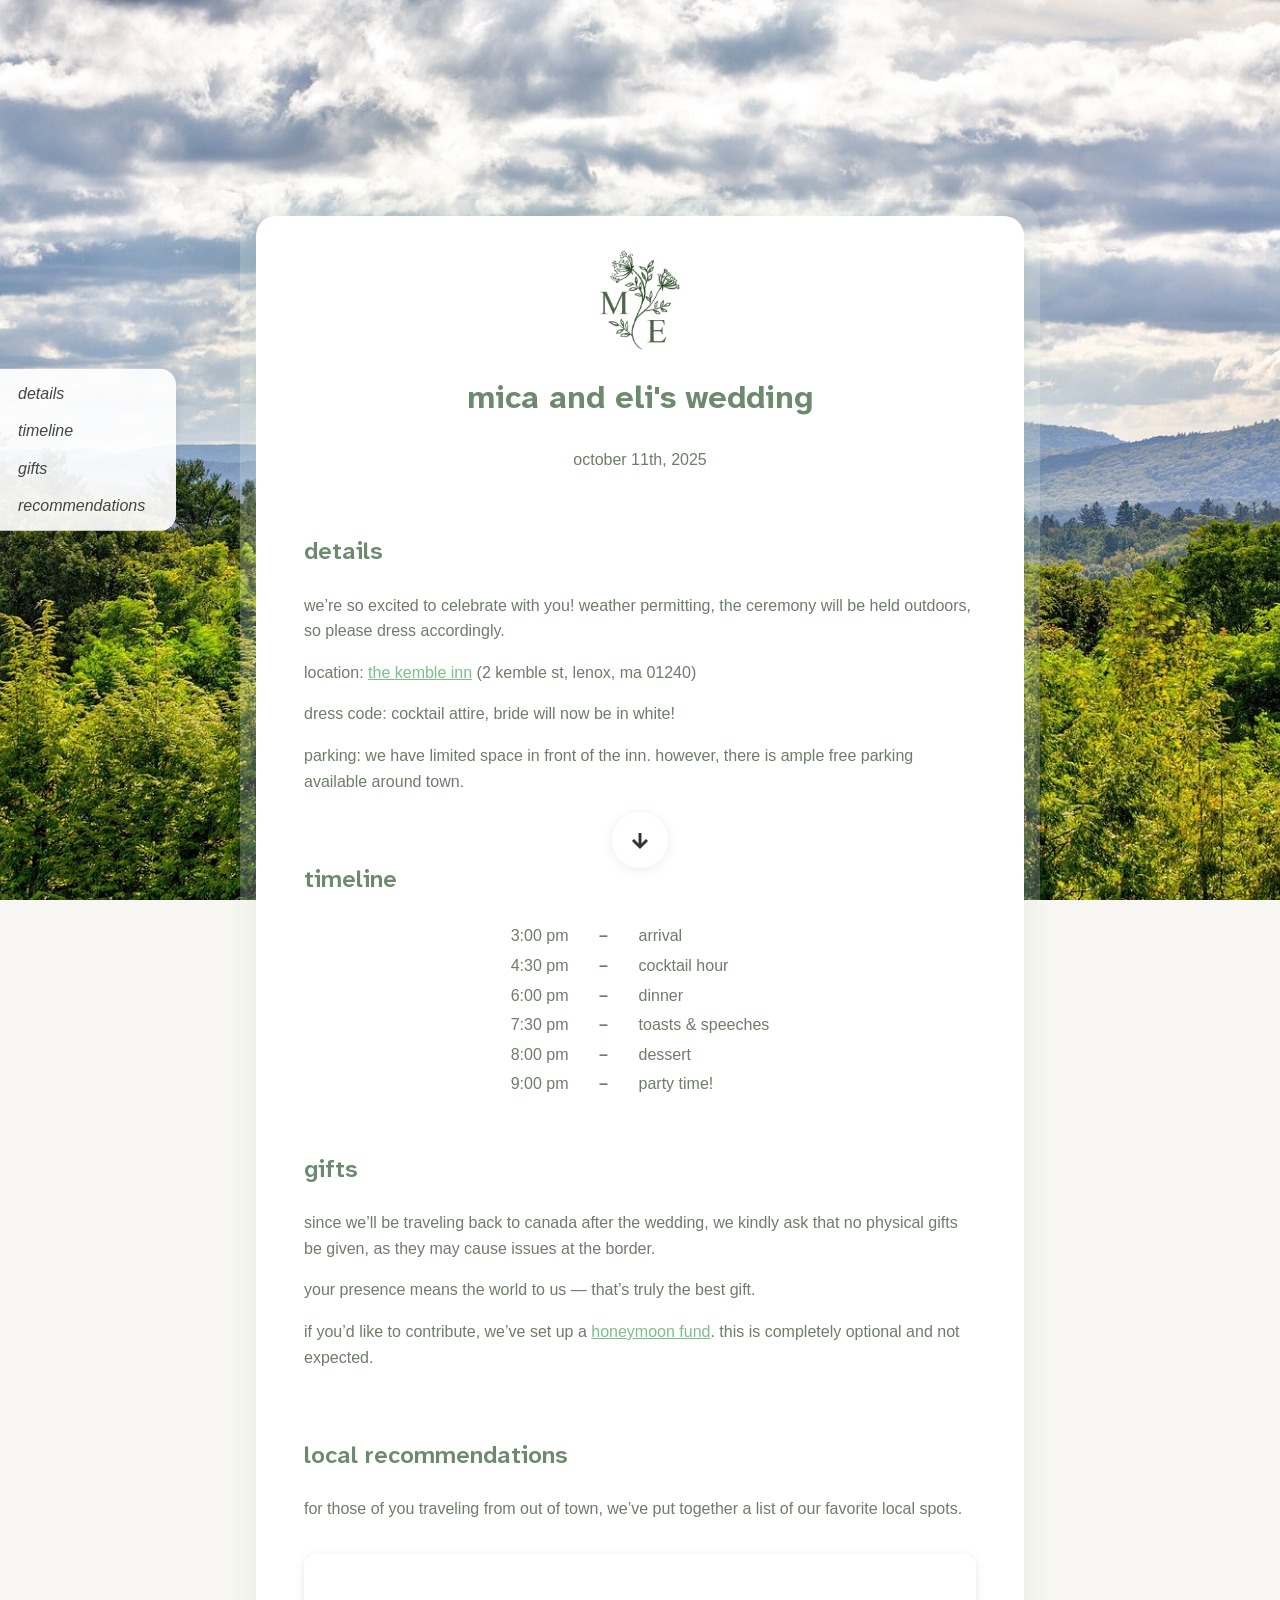
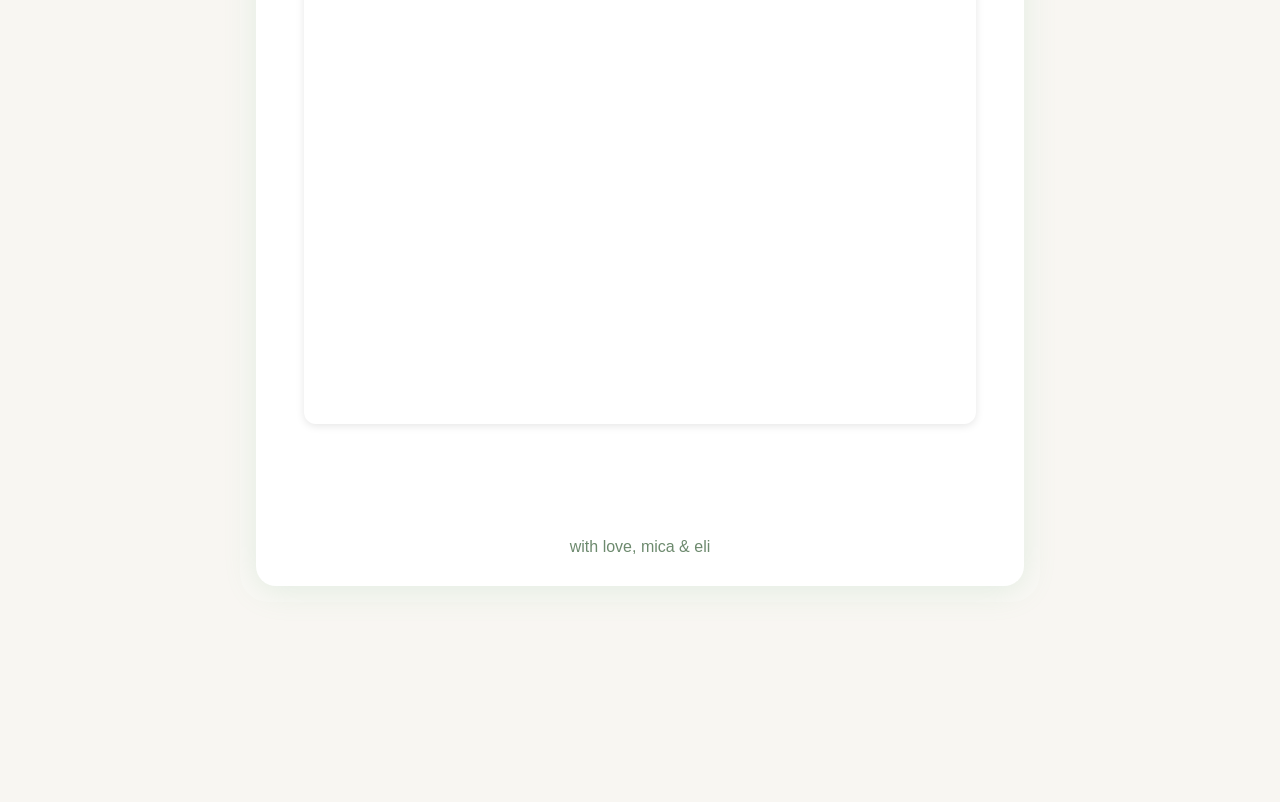
==== index.html @ c6252a76 "init" ====
<!DOCTYPE html>
<html lang="en">

<head>
    <meta charset="UTF-8" />
    <meta name="viewport" content="width=device-width, initial-scale=1.0" />
    <title>our wedding</title>
    <link href="https://fonts.google.com/specimen/Source+Code+Pro" rel="stylesheet">
    <link rel="stylesheet" href="style.css" />
</head>

<body>
    <section class="hero"></section>
    <div class="container">

        <div class="card">
            <header style="position: relative; overflow: visible;">
                <div class="menu-logo">
                    <img src="assets/menu-logo.jpg" alt="M and E floral logo" style="width:80px;display:block;margin:0 auto 18px auto;" />
                </div>

                <div style="position: relative; z-index: 1;">
                    <h1>mica and eli's wedding</h1>
                    <p>october 11th, 2025</p>
                </div>
            </header>

            <!-- Side Menu Navigation -->
            <nav class="side-menu">
                <ul>
                    <li><a href="#details">details</a></li>
                    <li><a href="#timeline">timeline</a></li>
                    <li><a href="#gifts">gifts</a></li>
                    <li><a href="#local-recommendations">recommendations</a></li>
                </ul>
            </nav>

            <section id="details">
                <h2>details</h2>
                <p>we’re so excited to celebrate with you! weather permitting, the ceremony will be held outdoors, so please dress accordingly.</p>
                <p>location: <a href="https://maps.app.goo.gl/5x6jfiZnFdEeFind9">the kemble inn</a> (2 kemble st, lenox, ma 01240)</p>
                <p>dress code: cocktail attire, bride will now be in white!</p>
                <p>parking: we have limited space in front of the inn. however, there is ample free parking available around town.</p>
            </section>

            <section id="timeline">
                <h2>timeline</h2>
                <div style="display: flex; justify-content: center;">
                    <table>
                        <tbody>
                            <tr>
                                <td style="text-align: right; padding-right: 1em; white-space: nowrap;">3:00 pm</td>
                                <td style="text-align: center; width: 2em; font-weight: bold;">–</td>
                                <td style="text-align: left; padding-left: 1em;">arrival</td>
                            </tr>
                            <tr>
                                <td style="text-align: right; padding-right: 1em; white-space: nowrap;">4:30 pm</td>
                                <td style="text-align: center; font-weight: bold;">–</td>
                                <td style="text-align: left; padding-left: 1em;">cocktail hour</td>
                            </tr>
                            <tr>
                                <td style="text-align: right; padding-right: 1em; white-space: nowrap;">6:00 pm</td>
                                <td style="text-align: center; font-weight: bold;">–</td>
                                <td style="text-align: left; padding-left: 1em;">dinner</td>
                            </tr>
                            <tr>
                                <td style="text-align: right; padding-right: 1em; white-space: nowrap;">7:30 pm</td>
                                <td style="text-align: center; font-weight: bold;">–</td>
                                <td style="text-align: left; padding-left: 1em;">toasts & speeches</td>
                            </tr>
                            <tr>
                                <td style="text-align: right; padding-right: 1em; white-space: nowrap;">8:00 pm</td>
                                <td style="text-align: center; font-weight: bold;">–</td>
                                <td style="text-align: left; padding-left: 1em;">dessert</td>
                            </tr>
                            <tr>
                                <td style="text-align: right; padding-right: 1em; white-space: nowrap;">9:00 pm</td>
                                <td style="text-align: center; font-weight: bold;">–</td>
                                <td style="text-align: left; padding-left: 1em;">party time!</td>
                            </tr>
                        </tbody>
                    </table>
                </div>
            </section>

            <section id="gifts">
            <h2>gifts</h2>
            <p>since we’ll be traveling back to canada after the wedding, we kindly ask that no physical gifts be given, as they may cause issues at the border.</p>

            <p>your presence means the world to us — that’s truly the best gift.</p>

            <p>if you’d like to contribute, we’ve set up a <a href="https://www.paypal.com/pool/9gtWk04quA">honeymoon fund</a>. this is completely optional and not expected.</p>
            </section>


            <section id="local-recommendations">
                <h2>local recommendations</h2>
                <p>for those of you traveling from out of town, we’ve put together a list of our favorite local spots. </p>
                <div class="map-container">
                    <iframe src="https://www.google.com/maps/d/embed?mid=1olSe_D45aA7llcyxCB4zuMeBj41oK2A&ehbc=2E312F"
                        allowfullscreen>
                    </iframe>
                </div>
            </section>

            <footer>
                <p>with love, mica & eli</p>
            </footer>
        </div>
    </div>

    <!-- Scroll Down Arrow -->
    <div class="scroll-arrow" id="scrollArrow">
        <svg viewBox="0 0 24 24">
            <line x1="12" y1="6" x2="12" y2="18" />
            <polyline points="6 12 12 18 18 12" />
        </svg>
    </div>

    <script>
        function checkScrollArrow() {
            const arrow = document.querySelector('.scroll-arrow');
            if (!arrow) return;
            const scrollY = window.scrollY || window.pageYOffset;
            const windowH = window.innerHeight;
            const docH = document.documentElement.scrollHeight;
            // Fade out gradually in last 300px
            const fadeStart = docH - windowH - 300;
            if (scrollY + windowH >= docH - 8) {
                arrow.style.opacity = '0';
                arrow.style.pointerEvents = 'none';
            } else if (scrollY > fadeStart) {
                const fade = 1 - ((scrollY - fadeStart) / 300);
                arrow.style.opacity = fade;
                arrow.style.pointerEvents = 'auto';
            } else {
                arrow.style.opacity = '1';
                arrow.style.pointerEvents = 'auto';
            }
        }

        document.getElementById('scrollArrow').addEventListener('click', function() {
            window.scrollTo({
                top: document.documentElement.scrollHeight,
                behavior: 'smooth'
            });
        });

        function setActiveMenu() {
            const sections = ['details', 'timeline', 'gifts', 'local-recommendations'];
            const links = document.querySelectorAll('.side-menu a');
            let activeSet = false;
            for (let i = 0; i < sections.length; i++) {
                const section = document.getElementById(sections[i]);
                if (section) {
                    const rect = section.getBoundingClientRect();
                    if (rect.top <= 80 && rect.bottom > 80 && !activeSet) {
                        links.forEach(link => link.classList.remove('active'));
                        links[i].classList.add('active');
                        activeSet = true;
                    }
                }
            }
            if (!activeSet) {
                links.forEach(link => link.classList.remove('active'));
            }
        }
        window.addEventListener('scroll', checkScrollArrow);
        window.addEventListener('resize', checkScrollArrow);
        document.addEventListener('DOMContentLoaded', checkScrollArrow);
        window.addEventListener('load', checkScrollArrow);

        window.addEventListener('scroll', setActiveMenu);
        window.addEventListener('resize', setActiveMenu);
        document.addEventListener('DOMContentLoaded', setActiveMenu);
        window.addEventListener('load', setActiveMenu);
    </script>

</body>

</html>
---- style.css ----
@font-face {
  font-family: 'Atkinson Hyperlegible Next';
  src: url('./assets/fonts/AtkinsonHyperlegibleNext-Regular.woff2') format('woff2');
  font-weight: 400;
  font-style: normal;
}
@font-face {
  font-family: 'Atkinson Hyperlegible Next';
  src: url('./assets/fonts/AtkinsonHyperlegibleNext-RegularItalic.woff2') format('woff2');
  font-weight: 400;
  font-style: italic;
}
@font-face {
  font-family: 'Atkinson Hyperlegible Next';
  src: url('./assets/fonts/AtkinsonHyperlegibleNext-Medium.woff2') format('woff2');
  font-weight: 500;
  font-style: normal;
}
@font-face {
  font-family: 'Atkinson Hyperlegible Next';
  src: url('./assets/fonts/AtkinsonHyperlegibleNext-MediumItalic.woff2') format('woff2');
  font-weight: 500;
  font-style: italic;
}
@font-face {
  font-family: 'Atkinson Hyperlegible Next';
  src: url('./assets/fonts/AtkinsonHyperlegibleNext-SemiBold.woff2') format('woff2');
  font-weight: 600;
  font-style: normal;
}
@font-face {
  font-family: 'Atkinson Hyperlegible Next';
  src: url('./assets/fonts/AtkinsonHyperlegibleNext-SemiBoldItalic.woff2') format('woff2');
  font-weight: 600;
  font-style: italic;
}
@font-face {
  font-family: 'Atkinson Hyperlegible Next';
  src: url('./assets/fonts/AtkinsonHyperlegibleNext-Bold.woff2') format('woff2');
  font-weight: 700;
  font-style: normal;
}
@font-face {
  font-family: 'Atkinson Hyperlegible Next';
  src: url('./assets/fonts/AtkinsonHyperlegibleNext-BoldItalic.woff2') format('woff2');
  font-weight: 700;
  font-style: italic;
}
@font-face {
  font-family: 'Atkinson Hyperlegible Next';
  src: url('./assets/fonts/AtkinsonHyperlegibleNext-ExtraBold.woff2') format('woff2');
  font-weight: 800;
  font-style: normal;
}
@font-face {
  font-family: 'Atkinson Hyperlegible Next';
  src: url('./assets/fonts/AtkinsonHyperlegibleNext-ExtraBoldItalic.woff2') format('woff2');
  font-weight: 800;
  font-style: italic;
}
@font-face {
  font-family: 'Atkinson Hyperlegible Next';
  src: url('./assets/fonts/AtkinsonHyperlegibleNext-Light.woff2') format('woff2');
  font-weight: 300;
  font-style: normal;
}
@font-face {
  font-family: 'Atkinson Hyperlegible Next';
  src: url('./assets/fonts/AtkinsonHyperlegibleNext-LightItalic.woff2') format('woff2');
  font-weight: 300;
  font-style: italic;
}
@font-face {
  font-family: 'Atkinson Hyperlegible Next';
  src: url('./assets/fonts/AtkinsonHyperlegibleNext-ExtraLight.woff2') format('woff2');
  font-weight: 200;
  font-style: normal;
}
@font-face {
  font-family: 'Atkinson Hyperlegible Next';
  src: url('./assets/fonts/AtkinsonHyperlegibleNext-ExtraLightItalic.woff2') format('woff2');
  font-weight: 200;
  font-style: italic;
}


/* Update background and off-whites */
body {
  font-family: 'Atkinson Hyperlegible Mono', sans-serif;
  line-height: 1.6;
  margin: 0;
  padding: 0;
  min-height: 100vh;
  background-image: url('assets/the-kemble-berkshires.jpg');
  background-size: cover;
  background-position: center 90%;
  background-repeat: no-repeat;
  background-attachment: fixed;
  background-color: #f8f6f2;
  color: #6e7c6a; /* soft sage green-gray for body text */
}

/* Remove card from header, make header transparent and simple */
header {
  background: transparent;
  padding: 20px 0 10px 0;
  text-align: center;
  border-radius: 0;
  box-shadow: none;
}

/* Hero section remains unchanged */
.hero {
  background-image: url('assets/the-kemble-berkshires.jpg');
  background-size: cover;
  background-repeat: no-repeat;
  background-attachment: fixed;
  margin: 0;
  padding: 0;
}

/* Remove card style from sections inside the card */
.card > section {
  background: none;
  border-radius: 0;
  box-shadow: none;
  margin: 0px 32px;
  padding: 16px 16px;
  position: relative;
  z-index: 3;
}



/* Remove section card style for standalone sections */
section {
  background: none;
  box-shadow: none;
  border-radius: 0;
  max-width: 700px;
  position: relative;
  z-index: 2;
}

/* Remove border from h2, soften headings */
h1, h2, h3, h4, h5, h6 {
  color: #6d8a6e; /* muted sage green for headings */
  font-family: 'Atkinson Hyperlegible Next', sans-serif;
}

h2 {
  border: none;
  padding-bottom: 0;
  background: none;
  font-weight: 600;
  color: #6d8a6e; /* ensure h2 uses the sage heading color */
  font-family: 'Atkinson Hyperlegible Next', sans-serif;
}

/* Links with soft green color */
a {
  color: #7bbf8a; /* soft green for links */
  text-decoration: underline;
  transition: color 0.2s;
}

a:hover, a:focus {
  color: #5e9c6c; /* deeper green on hover */
}

/* Make header more readable on transparent background */
header,
.card > header {
  padding: 32px 0 10px 0;
  text-align: center;
  border-radius: 22px 22px 0 0;
}

/* Footer with soft background for readability */
.card > footer {
  text-align: center;
  padding: 14px 0 10px 0;
  border-radius: 0 0 28px 28px;
  color: #6d8a6e; /* match heading sage green */
  margin: 32px 0 0 0;
}

/* Button with softer green */
.button {
  display: inline-block;
  background: #7bbf8a;
  color: #fff;
  padding: 10px 15px;
  text-decoration: none;
  border-radius: 7px;
  font-weight: 500;
  box-shadow: 0 2px 8px rgba(123,191,138,0.08);
  transition: background 0.2s;
}

.button:hover, .button:focus {
  background: #6ea97a; /* softer green on hover */
}

/* Center the container and add margin */
.container {
    display: flex;
    flex-direction: column;
    align-items: center;
    justify-content: center;
    min-height: 80vh;
    margin: 200px auto;
    width: 100%;
    max-width: 800px;
    box-sizing: border-box;
    background: rgba(255, 255, 255, 0.2);
    border-radius: 28px;
    padding: 16px; /* Add padding for even spacing inside */
}

/* Center the card, add margin and subtle background */
.card {
    background: rgba(255, 255, 255, 1);
    box-shadow: 0 4px 32px rgba(123,191,138,0.20);
    border-radius: 20px;
    margin: 0; /* Remove margin so card sits evenly in container */
    width: 100%;
    display: flex;
    flex-direction: column;
    align-items: stretch;
    position: relative;
    box-sizing: border-box;
}

.map-container {
    position: relative;
    width: 100%;
    padding-bottom: 70%; /* Increase this value for taller aspect ratio */
    height: 0;
    overflow: hidden;
    border-radius: 12px;
    box-shadow: 0 2px 8px rgba(0, 0, 0, 0.1);
    margin: 2rem 0;
    }

.map-container iframe {
    position: absolute;
    top: 0;
    left: 0;
    width: 100%;
    height: 100%;
    border: 0;
    }

/* Scroll down arrow styles */
.scroll-arrow {
    position: fixed;
    left: 50%;
    bottom: 32px;
    transform: translateX(-50%);
    z-index: 100;
    width: 56px;
    height: 56px;
    background: rgba(255,255,255,0.85);
    border-radius: 50%;
    box-shadow: 0 2px 12px rgba(0,0,0,0.08);
    display: flex;
    align-items: center;
    justify-content: center;
    cursor: pointer;
    transition: box-shadow 0.2s, opacity 0.3s;
    opacity: 1;
}
.scroll-arrow:hover {
    box-shadow: 0 4px 24px rgba(0,0,0,0.18);
    background: #fff;
}
.scroll-arrow span {
    display: block;
    width: 0;
    height: 0;
    border-left: 0;
    border-right: 0;
}
.scroll-arrow svg {
    width: 28px;
    height: 28px;
    stroke: #333;
    stroke-width: 2.5;
    fill: none;
}

/* Fixed side menu navigation */
.side-menu {
    position: fixed;
    top: 50%;
    left: 0;
    transform: translateY(-50%);
    background: rgba(255,255,255,0.92);
    border-top-right-radius: 16px;
    border-bottom-right-radius: 16px;
    border-top-left-radius: 0;
    border-bottom-left-radius: 0;
    box-shadow: 0 2px 12px rgba(0,0,0,0.08);
    padding: 12px 18px;
    z-index: 200;
    min-width: 140px;
    margin: 0;
}
.side-menu ul {
    list-style: none;
    margin: 0;
    padding: 0;
}
.side-menu li {
    margin-bottom: 12px;
}
.side-menu li:last-child {
    margin-bottom: 0;
}
.side-menu a {
    color: #444 !important; /* match body text grey */
    text-decoration: none;
    font-size: 1rem;
    font-weight: 500;
    font-style: italic;
    transition: color 0.2s;
}
.side-menu a:hover {
    color: #3a7f5a !important; /* sample green as heading text */
}
.side-menu a.active {
    color: #111 !important; /* darker grey or black */
}
html {
    scroll-behavior: smooth;
}
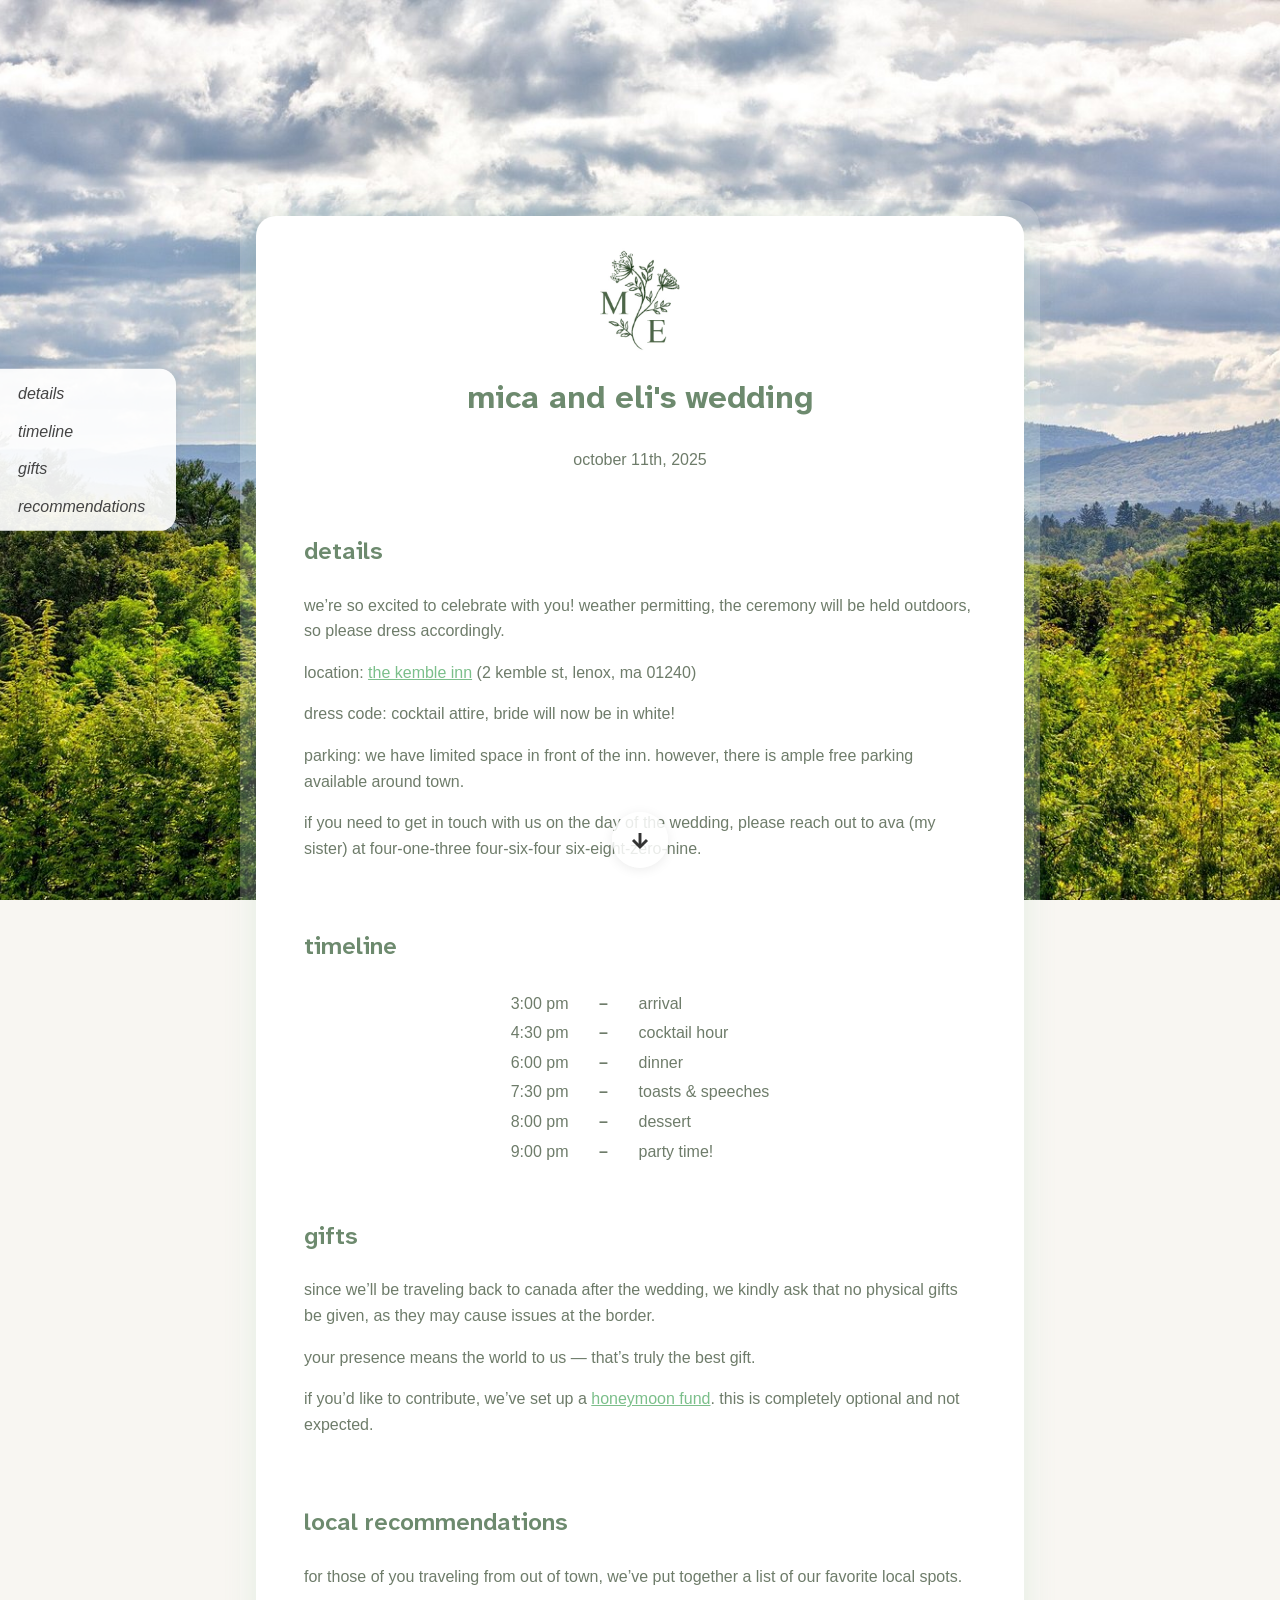
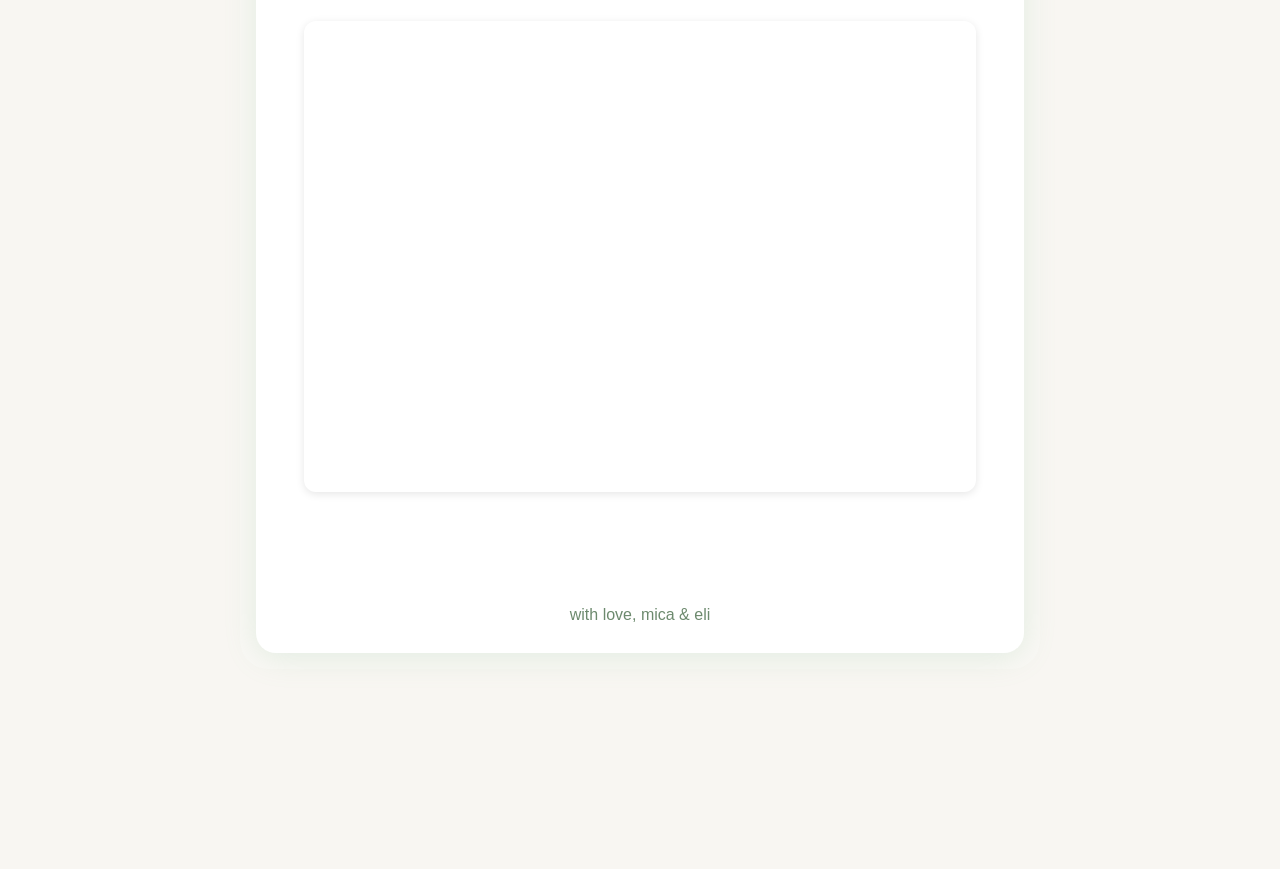
==== commit 3b068b01: "added phone" ====
--- a/index.html
+++ b/index.html
@@ -41,6 +41,7 @@
                 <p>location: <a href="https://maps.app.goo.gl/5x6jfiZnFdEeFind9">the kemble inn</a> (2 kemble st, lenox, ma 01240)</p>
                 <p>dress code: cocktail attire, bride will now be in white!</p>
                 <p>parking: we have limited space in front of the inn. however, there is ample free parking available around town.</p>
+                <p>if you need to get in touch with us on the day of the wedding, please reach out to ava (my sister) at four-one-three four-six-four six-eight-zero-nine.</p>
             </section>
 
             <section id="timeline">
@@ -108,6 +109,7 @@
             </footer>
         </div>
     </div>
+
 
     <!-- Scroll Down Arrow -->
     <div class="scroll-arrow" id="scrollArrow">
--- a/style.css
+++ b/style.css
@@ -335,3 +335,9 @@
 html {
     scroll-behavior: smooth;
 }
+
+@media (max-width: 700px) {
+    .side-menu {
+        display: none !important;
+    }
+}
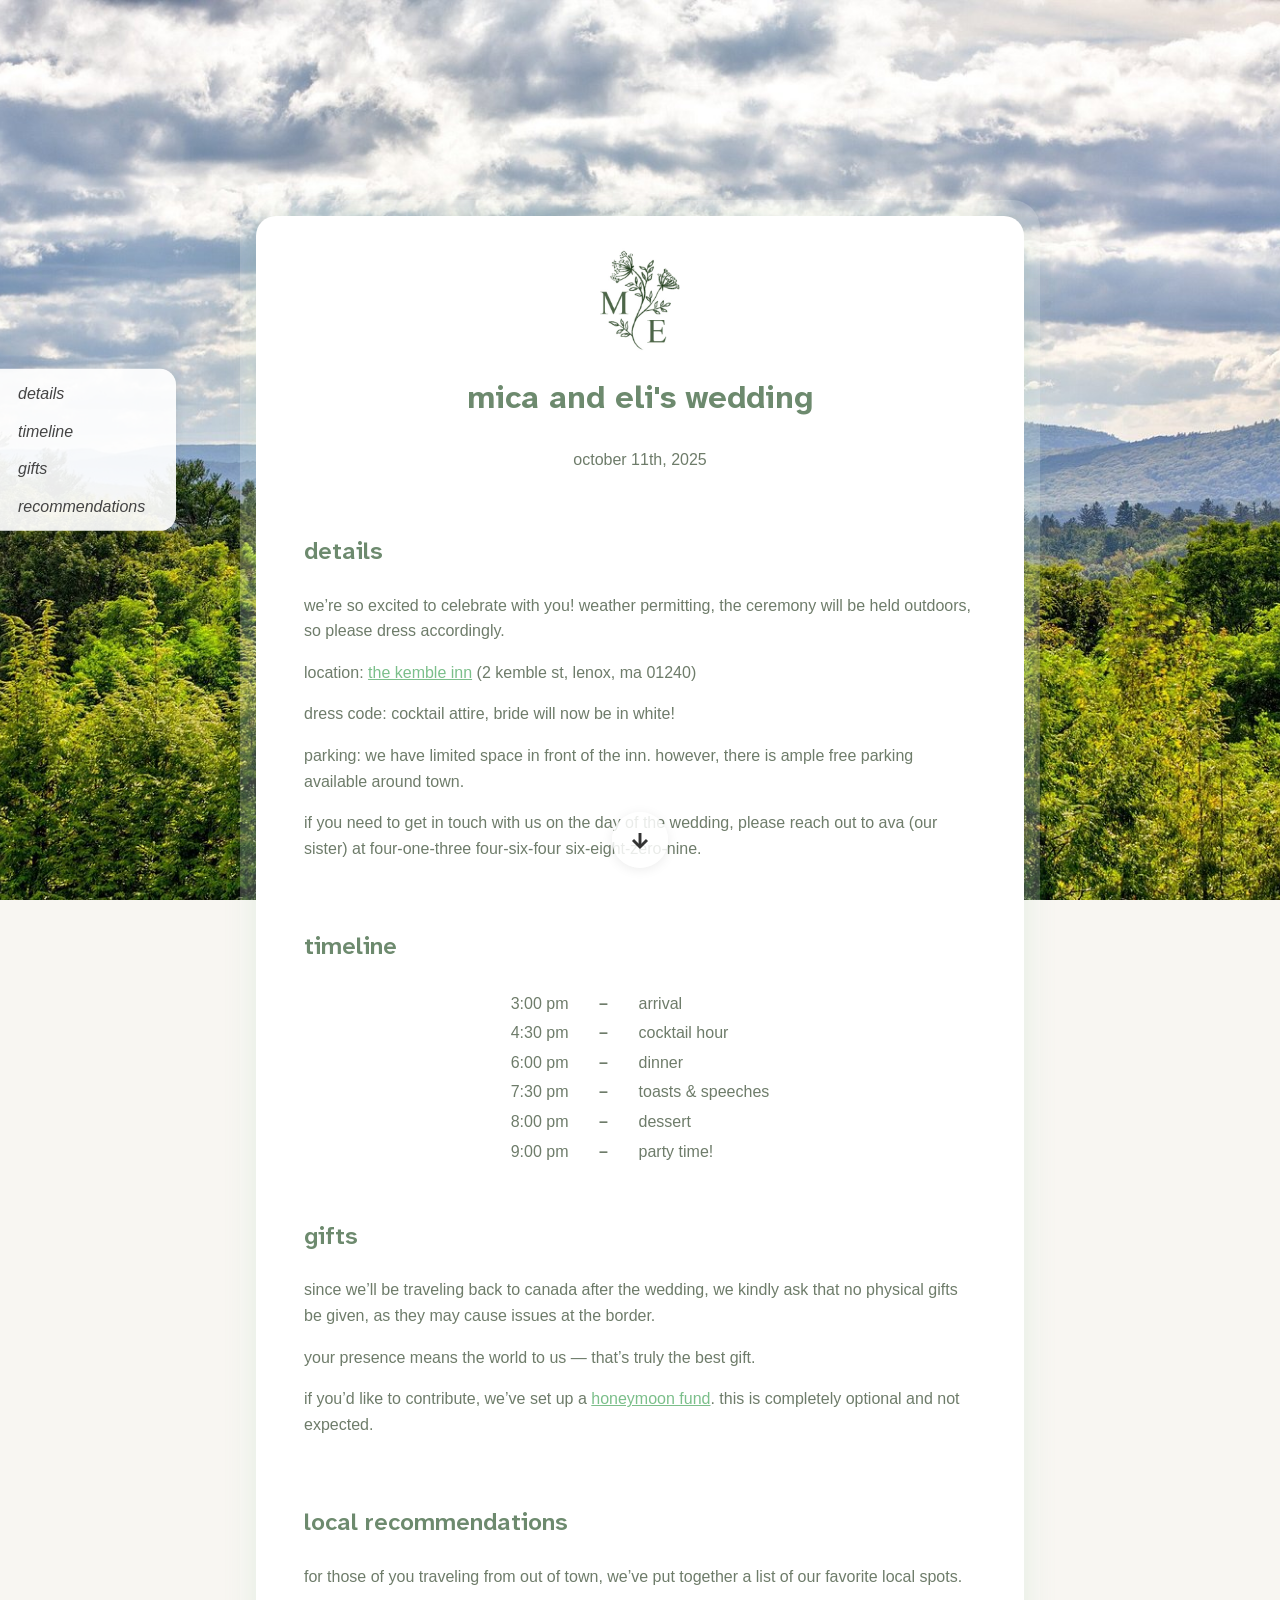
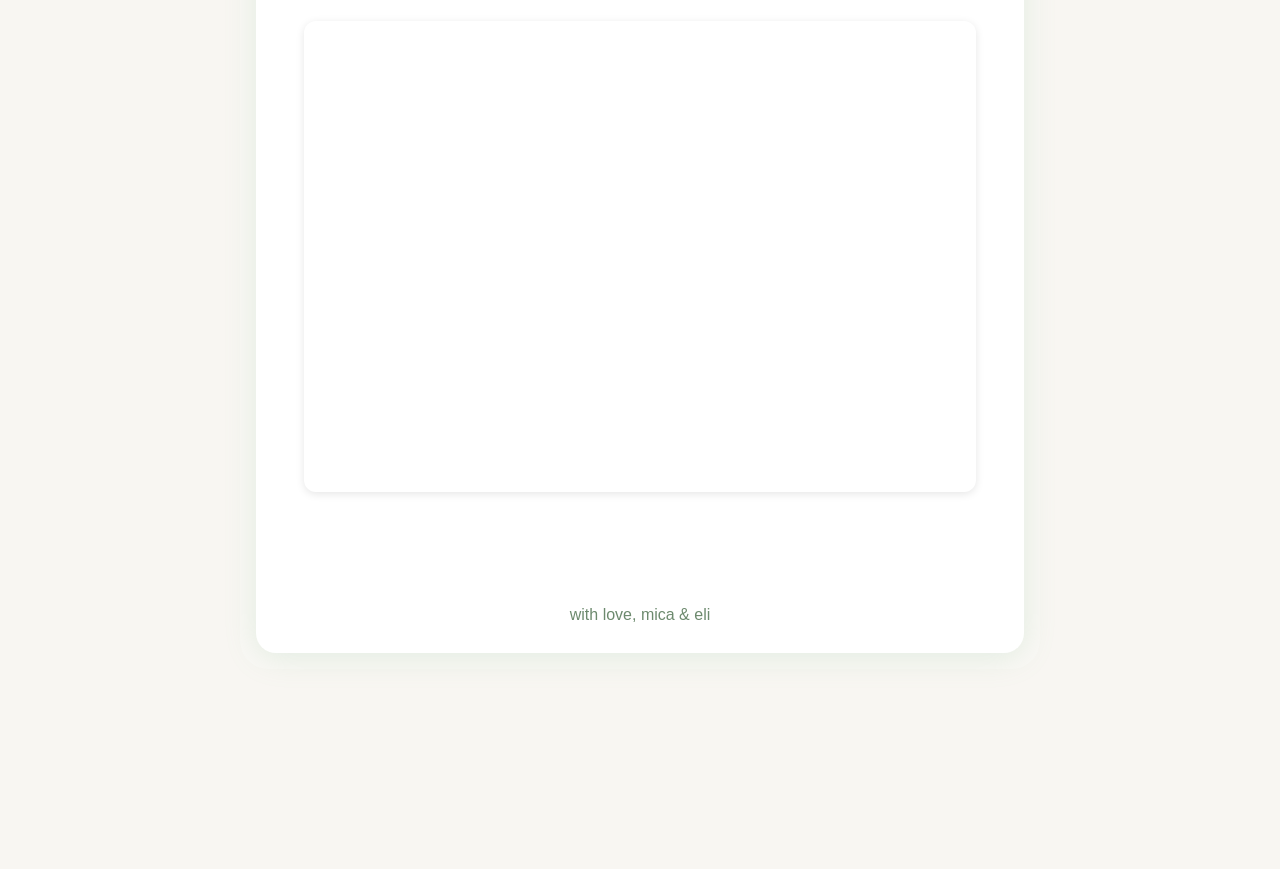
==== commit 727e9387: "our sister" ====
--- a/index.html
+++ b/index.html
@@ -41,7 +41,7 @@
                 <p>location: <a href="https://maps.app.goo.gl/5x6jfiZnFdEeFind9">the kemble inn</a> (2 kemble st, lenox, ma 01240)</p>
                 <p>dress code: cocktail attire, bride will now be in white!</p>
                 <p>parking: we have limited space in front of the inn. however, there is ample free parking available around town.</p>
-                <p>if you need to get in touch with us on the day of the wedding, please reach out to ava (my sister) at four-one-three four-six-four six-eight-zero-nine.</p>
+                <p>if you need to get in touch with us on the day of the wedding, please reach out to ava (our sister) at four-one-three four-six-four six-eight-zero-nine.</p>
             </section>
 
             <section id="timeline">
